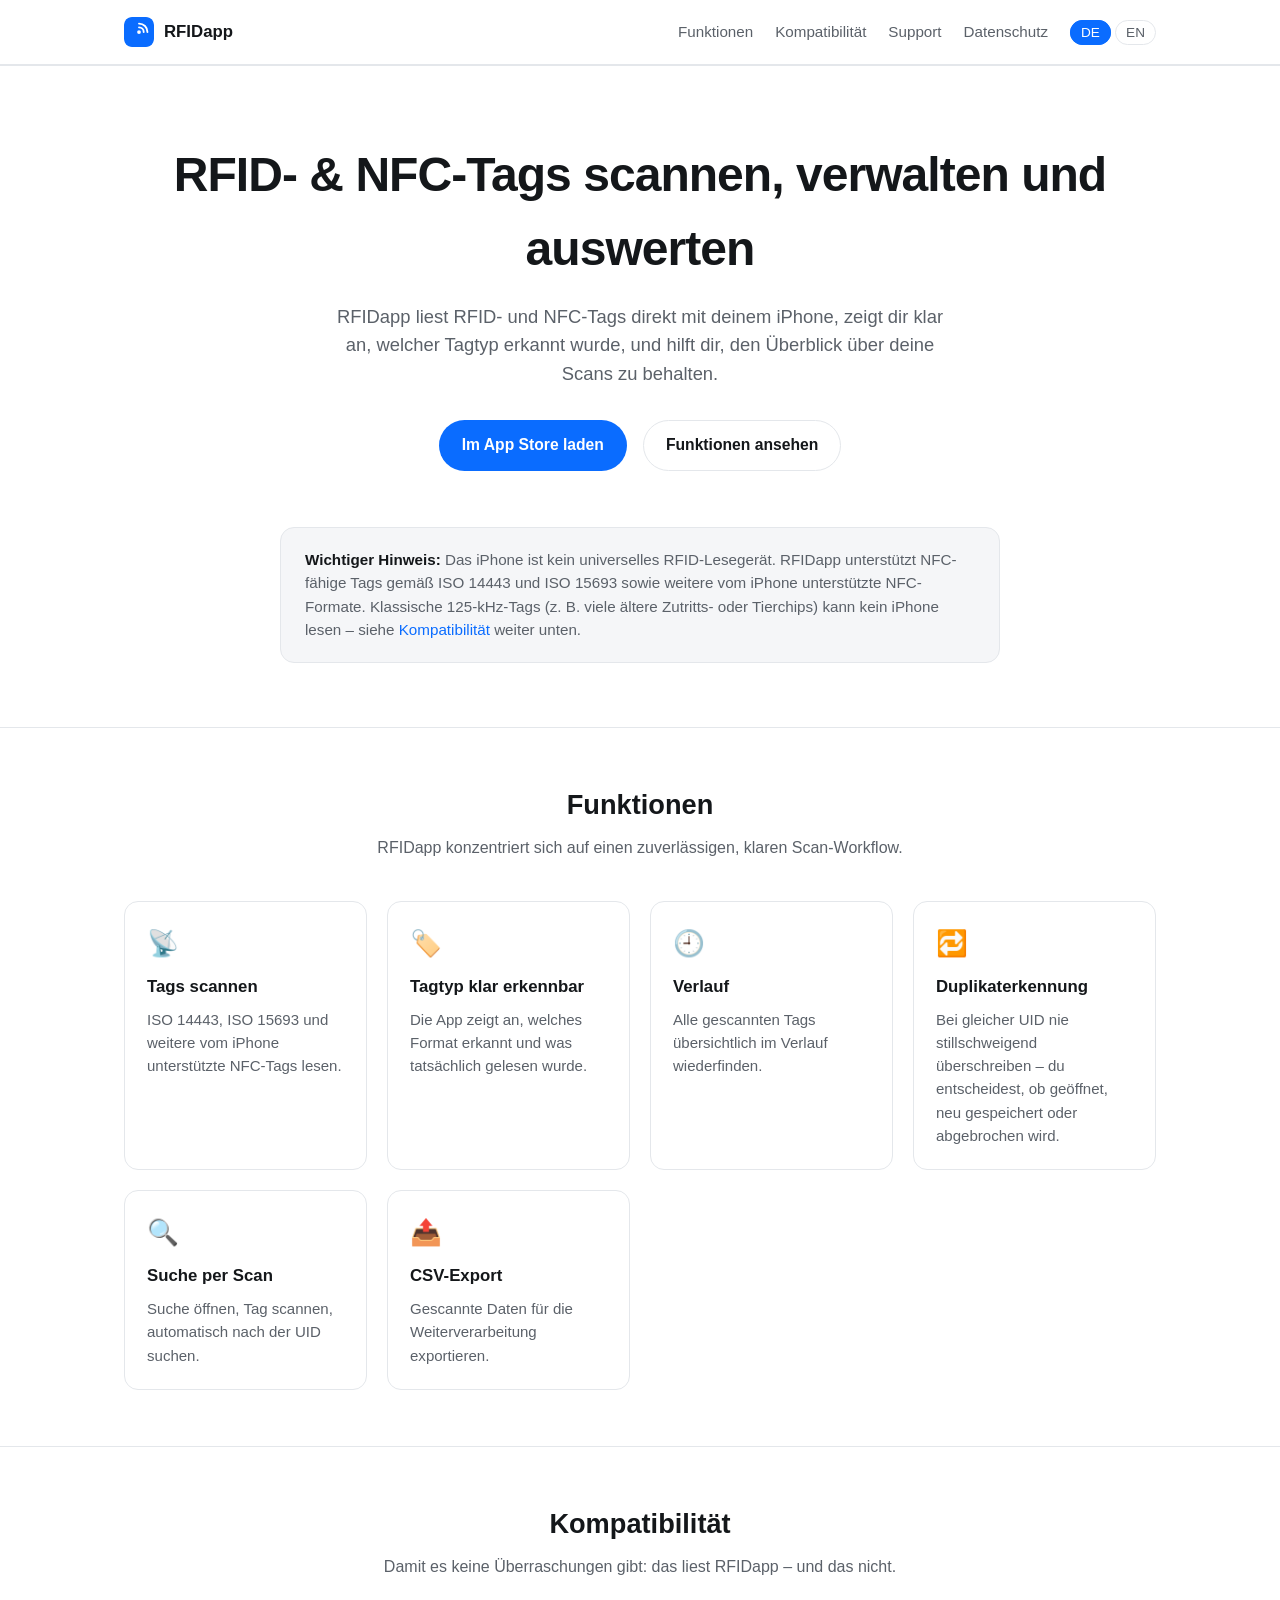
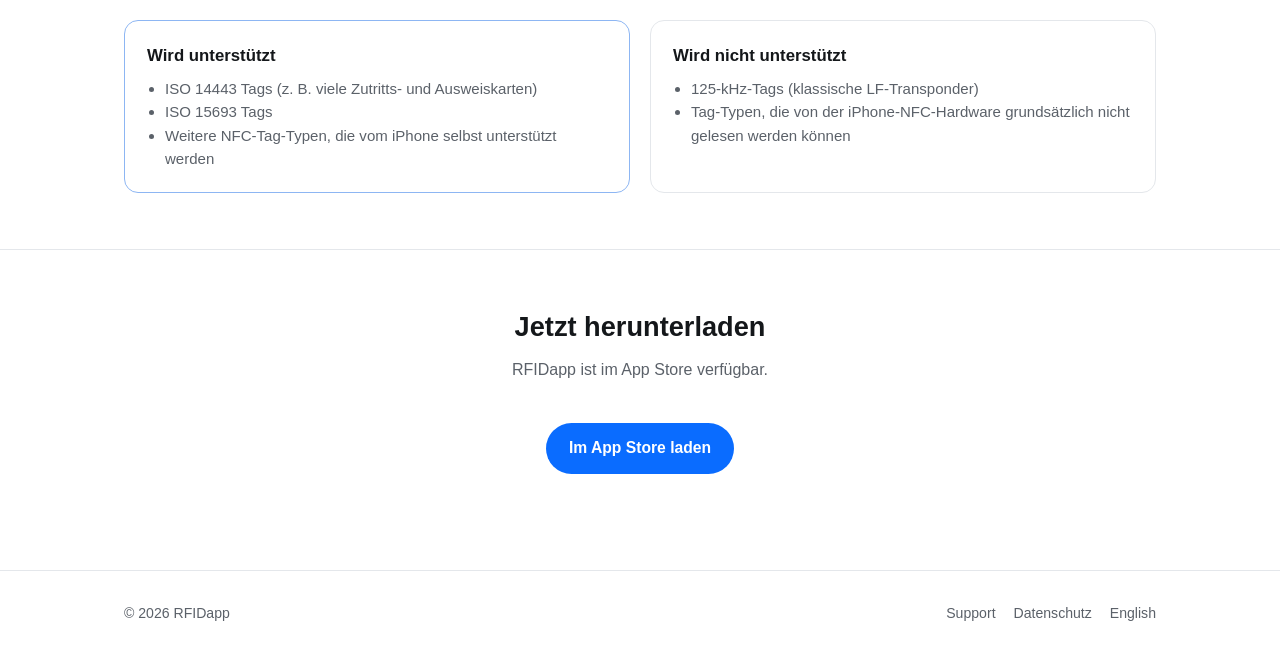
==== de/index.html @ fc0ae875 "Add bilingual marketing website for RFIDapp Static HTML/CSS site with home, support, and privacy pol" ====
<!doctype html>
<html lang="de">
<head>
<meta charset="utf-8">
<meta name="viewport" content="width=device-width, initial-scale=1">
<title>RFIDapp – RFID- &amp; NFC-Scanner für iPhone</title>
<meta name="description" content="RFIDapp liest, verwaltet und wertet RFID- und NFC-Tags direkt auf dem iPhone aus – ISO 14443, ISO 15693 und weitere vom iPhone unterstützte NFC-Tags.">
<link rel="icon" href="../assets/img/icon.svg">
<link rel="stylesheet" href="../assets/css/style.css">
</head>
<body>

<header class="site">
  <div class="wrap">
    <a class="brand" href="index.html">
      <img src="../assets/img/icon.svg" alt="">
      RFIDapp
    </a>
    <nav class="site">
      <a href="index.html#funktionen">Funktionen</a>
      <a href="index.html#kompatibilitaet">Kompatibilität</a>
      <a href="support.html">Support</a>
      <a href="datenschutz.html">Datenschutz</a>
      <span class="lang-switch">
        <a href="index.html" class="active">DE</a>
        <a href="../en/index.html">EN</a>
      </span>
    </nav>
  </div>
</header>

<section class="hero">
  <div class="wrap">
    <h1>RFID- &amp; NFC-Tags scannen, verwalten und auswerten</h1>
    <p class="lead">
      RFIDapp liest RFID- und NFC-Tags direkt mit deinem iPhone, zeigt dir klar an,
      welcher Tagtyp erkannt wurde, und hilft dir, den Überblick über deine Scans zu behalten.
    </p>
    <div class="cta-row">
      <a class="btn btn-primary" href="https://apps.apple.com/us/app/rfidapp/id6746169746">Im App Store laden</a>
      <a class="btn btn-secondary" href="#funktionen">Funktionen ansehen</a>
    </div>
  </div>
</section>

<div class="wrap">
  <div class="notice">
    <strong>Wichtiger Hinweis:</strong> Das iPhone ist kein universelles RFID-Lesegerät.
    RFIDapp unterstützt NFC-fähige Tags gemäß ISO 14443 und ISO 15693 sowie weitere vom
    iPhone unterstützte NFC-Formate. Klassische 125-kHz-Tags (z. B. viele ältere
    Zutritts- oder Tierchips) kann kein iPhone lesen – siehe
    <a href="#kompatibilitaet">Kompatibilität</a> weiter unten.
  </div>
</div>

<section id="funktionen">
  <div class="wrap">
    <h2>Funktionen</h2>
    <p class="section-lead">RFIDapp konzentriert sich auf einen zuverlässigen, klaren Scan-Workflow.</p>
    <div class="grid">
      <div class="card">
        <div class="icon">📡</div>
        <h3>Tags scannen</h3>
        <p>ISO 14443, ISO 15693 und weitere vom iPhone unterstützte NFC-Tags lesen.</p>
      </div>
      <div class="card">
        <div class="icon">🏷️</div>
        <h3>Tagtyp klar erkennbar</h3>
        <p>Die App zeigt an, welches Format erkannt und was tatsächlich gelesen wurde.</p>
      </div>
      <div class="card">
        <div class="icon">🕘</div>
        <h3>Verlauf</h3>
        <p>Alle gescannten Tags übersichtlich im Verlauf wiederfinden.</p>
      </div>
      <div class="card">
        <div class="icon">🔁</div>
        <h3>Duplikaterkennung</h3>
        <p>Bei gleicher UID nie stillschweigend überschreiben – du entscheidest, ob geöffnet, neu gespeichert oder abgebrochen wird.</p>
      </div>
      <div class="card">
        <div class="icon">🔍</div>
        <h3>Suche per Scan</h3>
        <p>Suche öffnen, Tag scannen, automatisch nach der UID suchen.</p>
      </div>
      <div class="card">
        <div class="icon">📤</div>
        <h3>CSV-Export</h3>
        <p>Gescannte Daten für die Weiterverarbeitung exportieren.</p>
      </div>
    </div>
  </div>
</section>

<section id="kompatibilitaet">
  <div class="wrap">
    <h2>Kompatibilität</h2>
    <p class="section-lead">Damit es keine Überraschungen gibt: das liest RFIDapp – und das nicht.</p>
    <div class="compat">
      <div class="card yes">
        <h3>Wird unterstützt</h3>
        <ul>
          <li>ISO 14443 Tags (z. B. viele Zutritts- und Ausweiskarten)</li>
          <li>ISO 15693 Tags</li>
          <li>Weitere NFC-Tag-Typen, die vom iPhone selbst unterstützt werden</li>
        </ul>
      </div>
      <div class="card">
        <h3>Wird nicht unterstützt</h3>
        <ul>
          <li>125-kHz-Tags (klassische LF-Transponder)</li>
          <li>Tag-Typen, die von der iPhone-NFC-Hardware grundsätzlich nicht gelesen werden können</li>
        </ul>
      </div>
    </div>
  </div>
</section>

<section>
  <div class="wrap" style="text-align:center;">
    <h2>Jetzt herunterladen</h2>
    <p class="section-lead">RFIDapp ist im App Store verfügbar.</p>
    <div class="cta-row">
      <a class="btn btn-primary" href="https://apps.apple.com/us/app/rfidapp/id6746169746">Im App Store laden</a>
    </div>
  </div>
</section>

<footer class="site">
  <div class="wrap">
    <span>&copy; 2026 RFIDapp</span>
    <nav>
      <a href="support.html">Support</a>
      <a href="datenschutz.html">Datenschutz</a>
      <a href="../en/index.html">English</a>
    </nav>
  </div>
</footer>

</body>
</html>
---- assets/css/style.css ----
/* RFIDapp — marketing site styles */

:root {
  --bg: #ffffff;
  --bg-alt: #f5f6f8;
  --text: #14171a;
  --text-muted: #5b6169;
  --accent: #0a6cff;
  --accent-dark: #0850c4;
  --border: #e4e7eb;
  --card-bg: #ffffff;
  --radius: 14px;
  --max-width: 1080px;
}

@media (prefers-color-scheme: dark) {
  :root {
    --bg: #0e1013;
    --bg-alt: #16191d;
    --text: #f2f3f5;
    --text-muted: #a2a8b0;
    --accent: #4f9cff;
    --accent-dark: #7db4ff;
    --border: #262a30;
    --card-bg: #16191d;
  }
}

* {
  box-sizing: border-box;
}

html {
  scroll-behavior: smooth;
}

body {
  margin: 0;
  font-family: -apple-system, BlinkMacSystemFont, "Segoe UI", Roboto, Helvetica, Arial, sans-serif;
  background: var(--bg);
  color: var(--text);
  line-height: 1.55;
  -webkit-font-smoothing: antialiased;
  overflow-x: hidden;
}

a {
  color: var(--accent);
  text-decoration: none;
}

a:hover {
  text-decoration: underline;
}

img {
  max-width: 100%;
  display: block;
}

.wrap {
  max-width: var(--max-width);
  margin: 0 auto;
  padding: 0 24px;
}

/* Header */

header.site {
  position: sticky;
  top: 0;
  z-index: 10;
  background: color-mix(in srgb, var(--bg) 88%, transparent);
  backdrop-filter: saturate(180%) blur(12px);
  border-bottom: 1px solid var(--border);
}

header.site .wrap {
  display: flex;
  align-items: center;
  justify-content: space-between;
  height: 64px;
  gap: 12px;
}

@media (max-width: 720px) {
  header.site .wrap {
    height: auto;
    flex-wrap: wrap;
    padding-top: 12px;
    padding-bottom: 12px;
  }

  nav.site {
    width: 100%;
    justify-content: flex-start;
    flex-wrap: wrap;
    row-gap: 8px;
    column-gap: 14px;
    font-size: 0.9rem;
  }
}

.brand {
  display: flex;
  align-items: center;
  gap: 10px;
  font-weight: 700;
  font-size: 1.05rem;
  color: var(--text);
}

.brand img {
  width: 30px;
  height: 30px;
  border-radius: 8px;
}

nav.site {
  display: flex;
  align-items: center;
  gap: 22px;
  font-size: 0.95rem;
}

nav.site a {
  color: var(--text-muted);
}

nav.site a:hover {
  color: var(--text);
}

.lang-switch a {
  border: 1px solid var(--border);
  border-radius: 999px;
  padding: 4px 10px;
  color: var(--text-muted);
  font-size: 0.85rem;
}

.lang-switch a.active {
  background: var(--accent);
  border-color: var(--accent);
  color: #fff;
}

/* Hero */

.hero {
  padding: 72px 0 56px;
  text-align: center;
}

.hero h1 {
  font-size: clamp(2rem, 5vw, 3rem);
  margin: 0 0 16px;
  letter-spacing: -0.02em;
}

.hero p.lead {
  font-size: 1.15rem;
  color: var(--text-muted);
  max-width: 620px;
  margin: 0 auto 32px;
}

.cta-row {
  display: flex;
  justify-content: center;
  gap: 16px;
  flex-wrap: wrap;
}

.btn {
  display: inline-flex;
  align-items: center;
  gap: 8px;
  padding: 12px 22px;
  border-radius: 999px;
  font-weight: 600;
  font-size: 0.98rem;
  border: 1px solid transparent;
}

.btn-primary {
  background: var(--accent);
  color: #fff;
}

.btn-primary:hover {
  background: var(--accent-dark);
  text-decoration: none;
}

.btn-secondary {
  border-color: var(--border);
  color: var(--text);
}

.btn-secondary:hover {
  border-color: var(--accent);
  text-decoration: none;
}

/* Notice / callout */

.notice {
  background: var(--bg-alt);
  border: 1px solid var(--border);
  border-radius: var(--radius);
  padding: 20px 24px;
  margin: 0 auto 64px;
  max-width: 720px;
  font-size: 0.95rem;
  color: var(--text-muted);
}

.notice strong {
  color: var(--text);
}

/* Sections */

section {
  padding: 56px 0;
  border-top: 1px solid var(--border);
}

section h2 {
  font-size: 1.7rem;
  margin: 0 0 10px;
  text-align: center;
}

section p.section-lead {
  text-align: center;
  color: var(--text-muted);
  max-width: 620px;
  margin: 0 auto 40px;
}

/* Feature grid */

.grid {
  display: grid;
  grid-template-columns: repeat(auto-fit, minmax(240px, 1fr));
  gap: 20px;
}

.card {
  background: var(--card-bg);
  border: 1px solid var(--border);
  border-radius: var(--radius);
  padding: 22px;
}

.card h3 {
  margin: 0 0 8px;
  font-size: 1.05rem;
}

.card p {
  margin: 0;
  color: var(--text-muted);
  font-size: 0.94rem;
}

.card .icon {
  font-size: 1.6rem;
  margin-bottom: 10px;
}

/* Support-compatible list */

.compat {
  display: grid;
  grid-template-columns: 1fr 1fr;
  gap: 20px;
}

@media (max-width: 640px) {
  .compat {
    grid-template-columns: 1fr;
  }
}

.compat .card ul {
  margin: 0;
  padding-left: 18px;
  color: var(--text-muted);
  font-size: 0.94rem;
}

.compat .card.yes {
  border-color: color-mix(in srgb, var(--accent) 40%, var(--border));
}

/* Simple content pages (privacy / support) */

.content h1 {
  font-size: 2rem;
  margin: 48px 0 8px;
}

.content .updated {
  color: var(--text-muted);
  font-size: 0.9rem;
  margin-bottom: 32px;
}

.content h2 {
  font-size: 1.25rem;
  text-align: left;
  margin: 36px 0 10px;
}

.content p, .content li {
  color: var(--text-muted);
}

.content ul {
  padding-left: 20px;
}

.todo {
  background: color-mix(in srgb, var(--accent) 12%, var(--bg-alt));
  border: 1px dashed var(--accent);
  border-radius: 10px;
  padding: 14px 18px;
  font-size: 0.9rem;
  margin: 20px 0;
}

/* Footer */

footer.site {
  border-top: 1px solid var(--border);
  padding: 32px 0;
  margin-top: 40px;
  color: var(--text-muted);
  font-size: 0.88rem;
}

footer.site .wrap {
  display: flex;
  flex-wrap: wrap;
  gap: 12px 24px;
  align-items: center;
  justify-content: space-between;
}

footer.site nav {
  display: flex;
  gap: 18px;
  flex-wrap: wrap;
}

footer.site a {
  color: var(--text-muted);
}
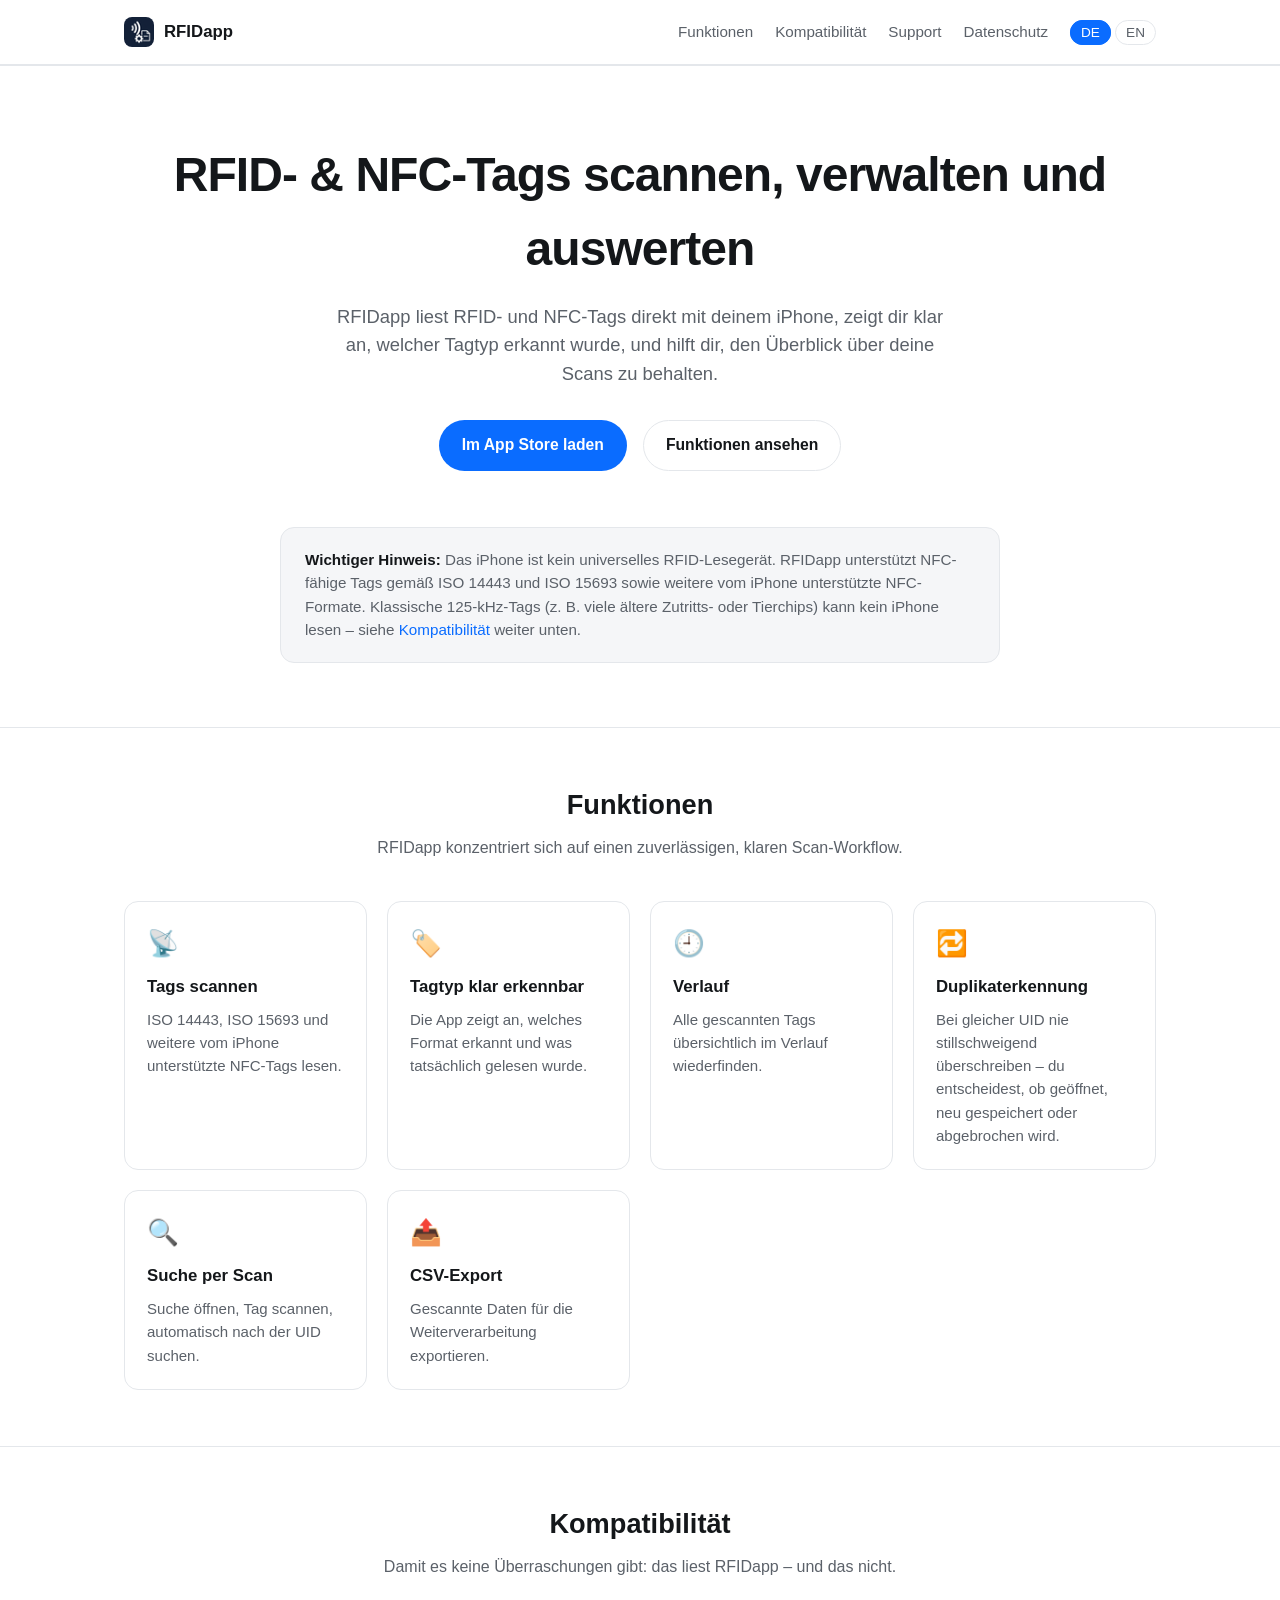
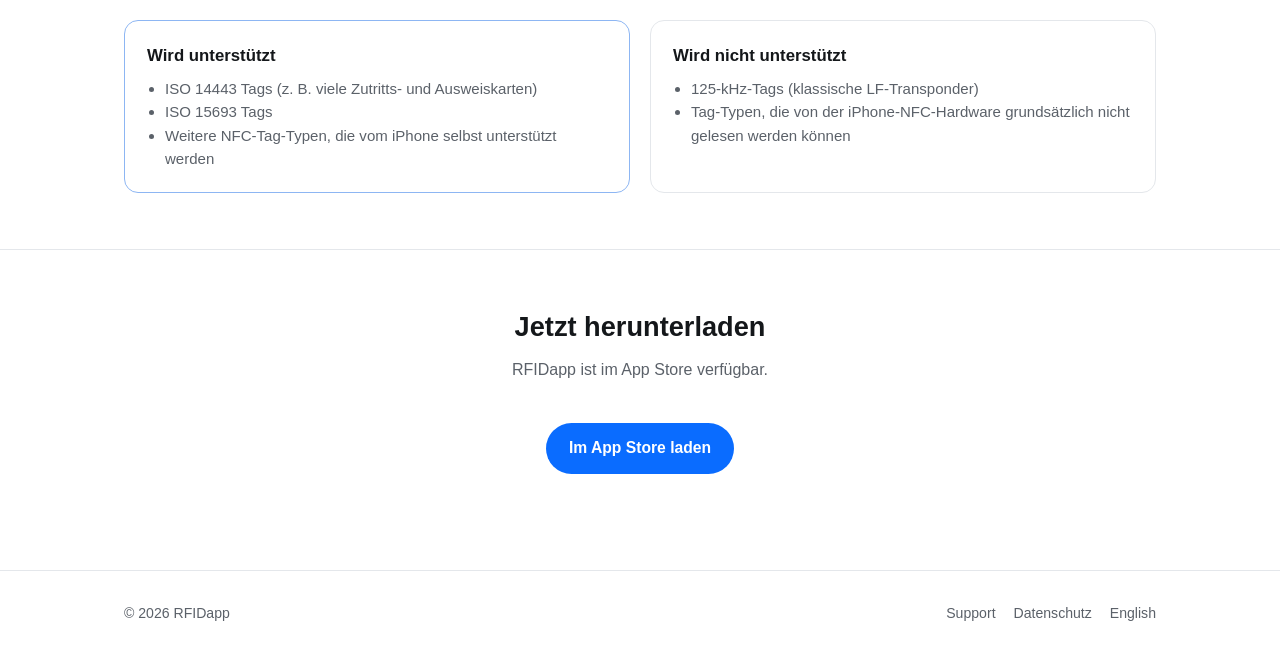
==== commit eff41121: "Replace placeholder icon with real RFIDapp app icon Add favicon (32px), apple-touch-icon (180px), an" ====
--- a/de/index.html
+++ b/de/index.html
@@ -5,7 +5,14 @@
 <meta name="viewport" content="width=device-width, initial-scale=1">
 <title>RFIDapp – RFID- &amp; NFC-Scanner für iPhone</title>
 <meta name="description" content="RFIDapp liest, verwaltet und wertet RFID- und NFC-Tags direkt auf dem iPhone aus – ISO 14443, ISO 15693 und weitere vom iPhone unterstützte NFC-Tags.">
-<link rel="icon" href="../assets/img/icon.svg">
+<link rel="canonical" href="https://teuma.dev/de/">
+<meta property="og:title" content="RFIDapp – RFID- &amp; NFC-Scanner für iPhone">
+<meta property="og:description" content="RFIDapp liest, verwaltet und wertet RFID- und NFC-Tags direkt auf dem iPhone aus.">
+<meta property="og:url" content="https://teuma.dev/de/">
+<meta property="og:type" content="website">
+<meta property="og:image" content="https://teuma.dev/assets/img/icon-512.png">
+<link rel="icon" href="../assets/img/favicon-32.png" type="image/png">
+<link rel="apple-touch-icon" href="../assets/img/apple-touch-icon.png">
 <link rel="stylesheet" href="../assets/css/style.css">
 </head>
 <body>
@@ -13,7 +20,7 @@
 <header class="site">
   <div class="wrap">
     <a class="brand" href="index.html">
-      <img src="../assets/img/icon.svg" alt="">
+      <img src="../assets/img/favicon-32.png" alt="">
       RFIDapp
     </a>
     <nav class="site">
